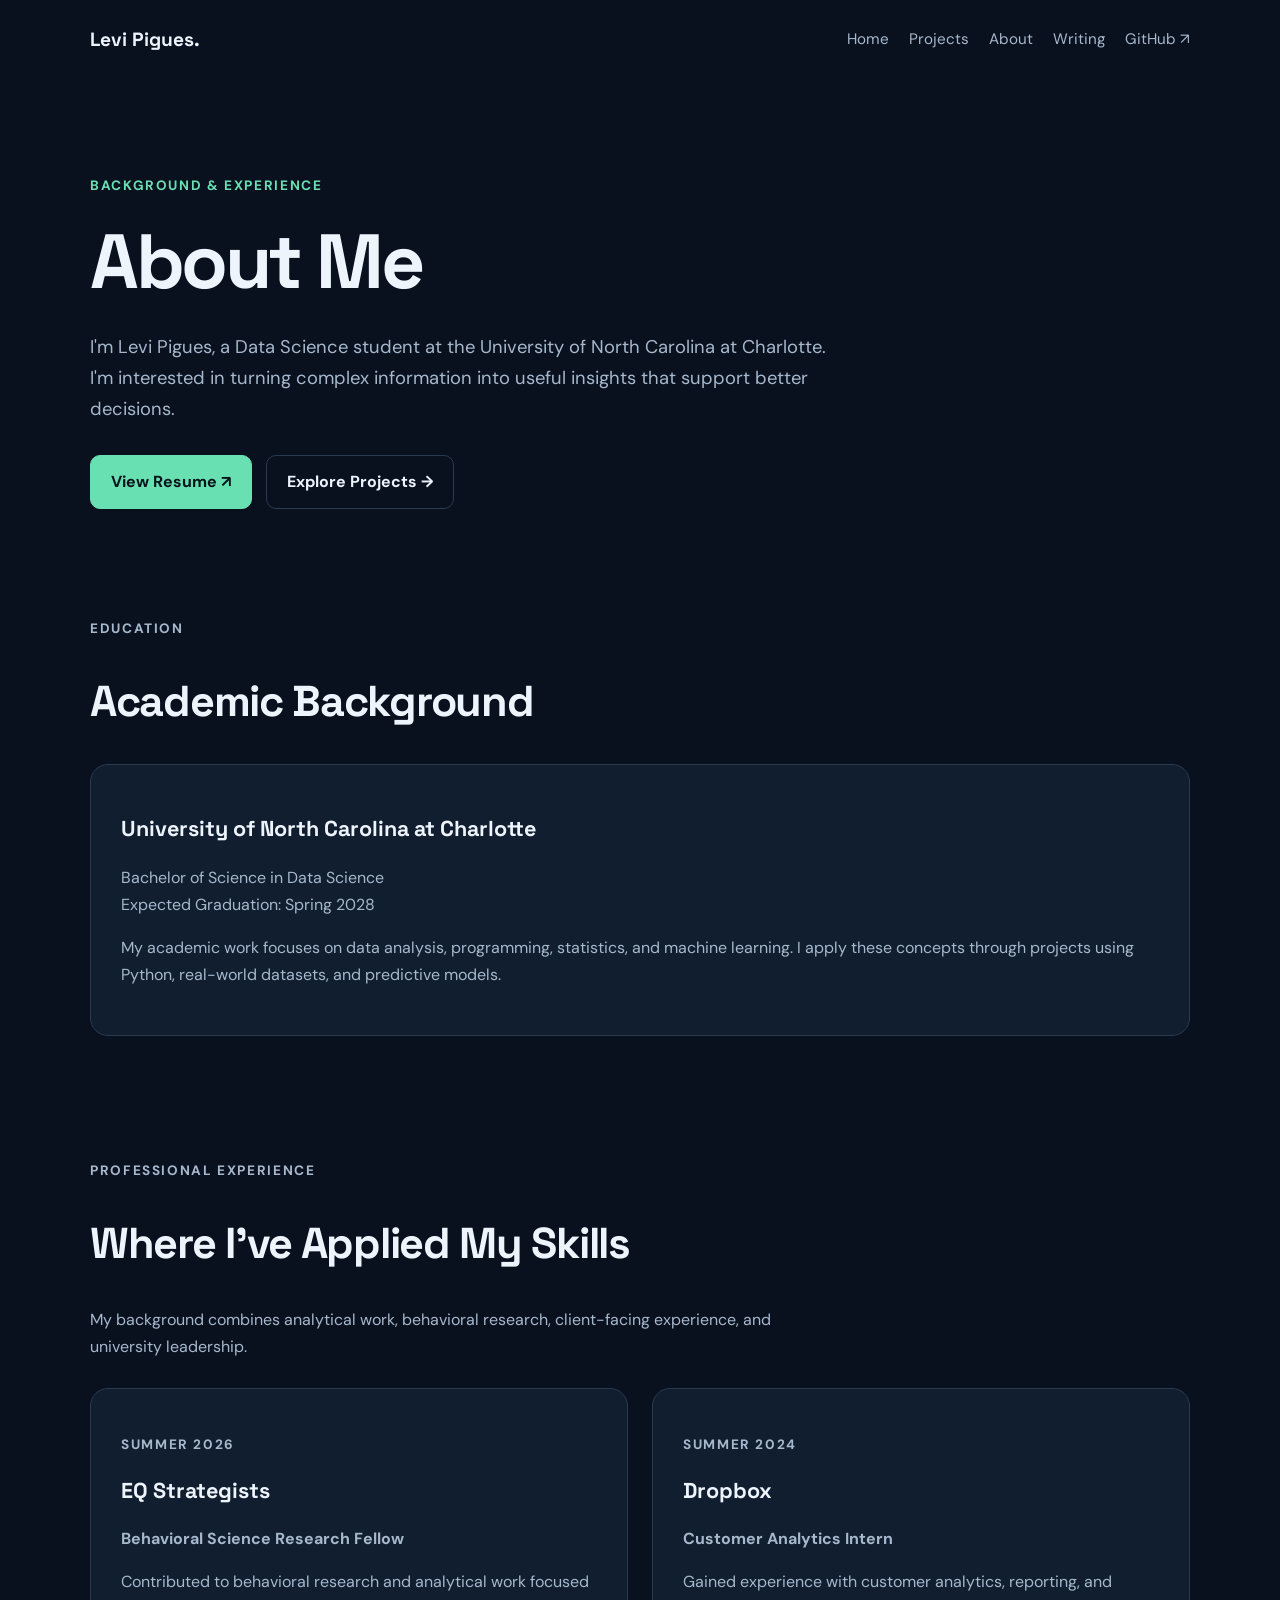
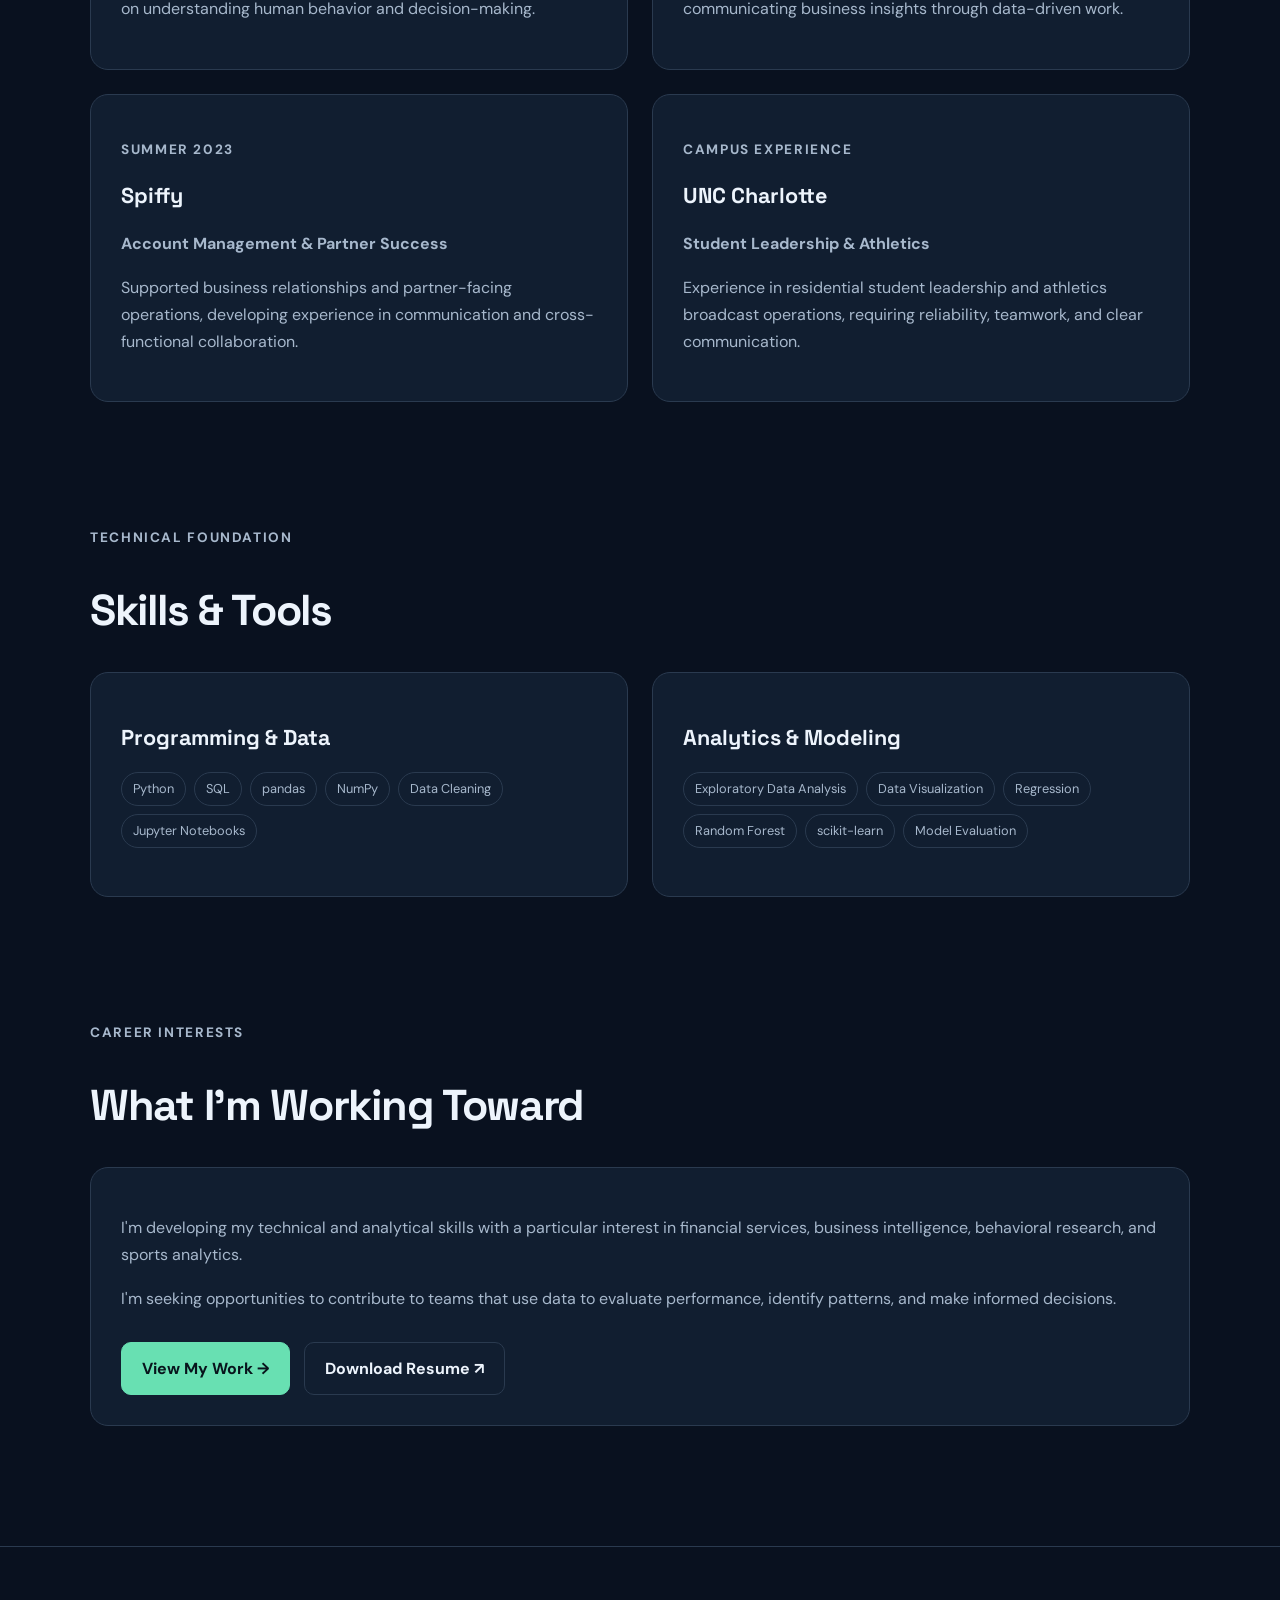
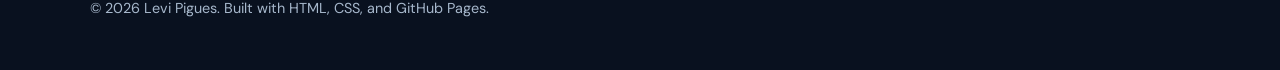
==== about.html @ 976d1b4b "Add About page for Levi Pigues This file contains the complete HTML structure for the 'About' page, " ====
<!DOCTYPE html>
<html lang="en">
<head>
  <meta charset="UTF-8">
  <meta name="viewport" content="width=device-width, initial-scale=1.0">
  <meta name="description" content="Learn about Levi Pigues, a Data Science student at UNC Charlotte with experience in analytics, research, and business operations.">
  <title>About | Levi Pigues</title>
  <link rel="stylesheet" href="./assets/style.css">
</head>

<body>
  <a class="skip-link" href="#main">Skip to content</a>

  <header class="wrap">
    <nav class="nav" aria-label="Main navigation">
      <a class="brand" href="./index.html">Levi Pigues.</a>

      <div class="nav-links">
        <a href="./index.html">Home</a>
        <a href="./index.html#projects">Projects</a>
        <a href="./about.html" aria-current="page">About</a>
        <a href="./blog.html">Writing</a>
        <a href="https://github.com/lpigues-clt"
           target="_blank"
           rel="noopener noreferrer">GitHub ↗</a>
      </div>
    </nav>
  </header>

  <main id="main">
    <section class="page-header wrap">
      <p class="eyebrow">Background & Experience</p>
      <h1>About Me</h1>

      <p class="lead">
        I'm Levi Pigues, a Data Science student at the
        University of North Carolina at Charlotte.
        I'm interested in turning complex information into
        useful insights that support better decisions.
      </p>

      <div class="actions">
        <a class="btn primary" href="./resume.pdf"
           target="_blank"
           rel="noopener noreferrer">View Resume ↗</a>

        <a class="btn" href="./index.html#projects">
          Explore Projects →
        </a>
      </div>
    </section>

    <section class="wrap">
      <div class="section-heading">
        <p class="eyebrow">Education</p>
        <h2>Academic Background</h2>
      </div>

      <div class="card">
        <h3>University of North Carolina at Charlotte</h3>
        <p>
          Bachelor of Science in Data Science
          <br>
          Expected Graduation: Spring 2028
        </p>

        <p>
          My academic work focuses on data analysis,
          programming, statistics, and machine learning.
          I apply these concepts through projects using
          Python, real-world datasets, and predictive models.
        </p>
      </div>
    </section>

    <section class="wrap">
      <div class="section-heading">
        <p class="eyebrow">Professional Experience</p>
        <h2>Where I've Applied My Skills</h2>

        <p>
          My background combines analytical work,
          behavioral research, client-facing experience,
          and university leadership.
        </p>
      </div>

      <div class="grid">
        <article class="card">
          <p class="eyebrow">Summer 2026</p>
          <h3>EQ Strategists</h3>
          <p><strong>Behavioral Science Research Fellow</strong></p>
          <p>
            Contributed to behavioral research and
            analytical work focused on understanding
            human behavior and decision-making.
          </p>
        </article>

        <article class="card">
          <p class="eyebrow">Summer 2024</p>
          <h3>Dropbox</h3>
          <p><strong>Customer Analytics Intern</strong></p>
          <p>
            Gained experience with customer analytics,
            reporting, and communicating business insights
            through data-driven work.
          </p>
        </article>

        <article class="card">
          <p class="eyebrow">Summer 2023</p>
          <h3>Spiffy</h3>
          <p><strong>Account Management & Partner Success</strong></p>
          <p>
            Supported business relationships and
            partner-facing operations, developing
            experience in communication and
            cross-functional collaboration.
          </p>
        </article>

        <article class="card">
          <p class="eyebrow">Campus Experience</p>
          <h3>UNC Charlotte</h3>
          <p><strong>Student Leadership & Athletics</strong></p>
          <p>
            Experience in residential student leadership
            and athletics broadcast operations, requiring
            reliability, teamwork, and clear communication.
          </p>
        </article>
      </div>
    </section>

    <section class="wrap">
      <div class="section-heading">
        <p class="eyebrow">Technical Foundation</p>
        <h2>Skills & Tools</h2>
      </div>

      <div class="grid">
        <div class="card">
          <h3>Programming & Data</h3>
          <div class="tags">
            <span class="tag">Python</span>
            <span class="tag">SQL</span>
            <span class="tag">pandas</span>
            <span class="tag">NumPy</span>
            <span class="tag">Data Cleaning</span>
            <span class="tag">Jupyter Notebooks</span>
          </div>
        </div>

        <div class="card">
          <h3>Analytics & Modeling</h3>
          <div class="tags">
            <span class="tag">Exploratory Data Analysis</span>
            <span class="tag">Data Visualization</span>
            <span class="tag">Regression</span>
            <span class="tag">Random Forest</span>
            <span class="tag">scikit-learn</span>
            <span class="tag">Model Evaluation</span>
          </div>
        </div>
      </div>
    </section>

    <section class="wrap">
      <div class="section-heading">
        <p class="eyebrow">Career Interests</p>
        <h2>What I'm Working Toward</h2>
      </div>

      <div class="card">
        <p>
          I'm developing my technical and analytical
          skills with a particular interest in financial
          services, business intelligence, behavioral
          research, and sports analytics.
        </p>

        <p>
          I'm seeking opportunities to contribute to
          teams that use data to evaluate performance,
          identify patterns, and make informed decisions.
        </p>

        <div class="actions">
          <a class="btn primary" href="./index.html#projects">
            View My Work →
          </a>

          <a class="btn" href="./resume.pdf"
             target="_blank"
             rel="noopener noreferrer">
            Download Resume ↗
          </a>
        </div>
      </div>
    </section>
  </main>

  <footer>
    <div class="wrap">
      <p>
        © 2026 Levi Pigues.
        Built with HTML, CSS, and GitHub Pages.
      </p>
    </div>
  </footer>
</body>
</html>
---- assets/style.css ----
@import url('https://fonts.googleapis.com/css2?family=DM+Sans:wght@400;500;600;700&family=Space+Grotesk:wght@400;500;600;700&display=swap');

:root {
  color-scheme: dark;
  --bg: #09111f;
  --surface: #111e30;
  --surface-alt: #17263b;
  --text: #edf4fc;
  --muted: #a7b8cc;
  --accent: #68e0b2;
  --border: #2a3a4f;
  --max-width: 1100px;
}

* {
  box-sizing: border-box;
}

html {
  scroll-behavior: smooth;
}

body {
  margin: 0;
  background: var(--bg);
  color: var(--text);
  font-family: 'DM Sans', sans-serif;
  line-height: 1.7;
}

a {
  color: var(--accent);
  text-decoration: none;
}

a:hover {
  text-decoration: underline;
}

.wrap {
  width: min(92%, var(--max-width));
  margin: 0 auto;
}

.nav {
  display: flex;
  align-items: center;
  justify-content: space-between;
  gap: 24px;
  padding: 24px 0;
}

.brand {
  color: var(--text);
  font-family: 'Space Grotesk', sans-serif;
  font-size: 1.2rem;
  font-weight: 700;
}

.nav-links {
  display: flex;
  flex-wrap: wrap;
  gap: 20px;
}

.nav-links a {
  color: var(--muted);
  font-size: 0.95rem;
}

.nav-links a:hover {
  color: var(--accent);
}

.hero {
  padding: 100px 0 85px;
}

.eyebrow {
  color: var(--accent);
  font-size: 0.85rem;
  font-weight: 700;
  letter-spacing: 0.12em;
  text-transform: uppercase;
}

h1, h2, h3 {
  font-family: 'Space Grotesk', sans-serif;
  line-height: 1.2;
}

h1 {
  max-width: 850px;
  margin: 18px 0 24px;
  font-size: clamp(2.7rem, 6vw, 5rem);
  letter-spacing: -0.045em;
}

h2 {
  font-size: clamp(1.9rem, 4vw, 2.7rem);
  letter-spacing: -0.03em;
}

h3 {
  font-size: 1.35rem;
}

.lead {
  max-width: 750px;
  color: var(--muted);
  font-size: 1.15rem;
}

.actions {
  display: flex;
  flex-wrap: wrap;
  gap: 14px;
  margin-top: 30px;
}

.btn {
  display: inline-flex;
  align-items: center;
  justify-content: center;
  padding: 12px 20px;
  border: 1px solid var(--border);
  border-radius: 10px;
  color: var(--text);
  font-weight: 700;
  transition: 0.2s ease;
}

.btn:hover {
  border-color: var(--accent);
  text-decoration: none;
  transform: translateY(-2px);
}

.btn.primary {
  border-color: var(--accent);
  background: var(--accent);
  color: #08141c;
}

section {
  padding: 55px 0;
}

.section-heading {
  margin-bottom: 28px;
}

.section-heading p {
  max-width: 700px;
  color: var(--muted);
}

.grid {
  display: grid;
  grid-template-columns: repeat(2, minmax(0, 1fr));
  gap: 24px;
}

.project,
.card {
  padding: 30px;
  border: 1px solid var(--border);
  border-radius: 18px;
  background: var(--surface);
}

.project:hover {
  border-color: var(--accent);
}

.project p,
.card p {
  color: var(--muted);
}

.tags {
  display: flex;
  flex-wrap: wrap;
  gap: 8px;
  margin: 18px 0;
}

.tag {
  padding: 5px 11px;
  border: 1px solid var(--border);
  border-radius: 999px;
  color: var(--muted);
  font-size: 0.8rem;
}

.metric {
  margin: 18px 0;
  color: var(--text);
  font-weight: 700;
}

.page-header {
  padding: 80px 0 40px;
}

.content {
  max-width: 850px;
}

.content p,
.content li {
  color: var(--muted);
}

.content img {
  display: block;
  width: 100%;
  height: auto;
  margin: 25px 0;
  border: 1px solid var(--border);
  border-radius: 12px;
}

footer {
  margin-top: 65px;
  padding: 35px 0;
  border-top: 1px solid var(--border);
  color: var(--muted);
  font-size: 0.9rem;
}

.skip-link {
  position: absolute;
  top: -60px;
  left: 12px;
  padding: 10px 15px;
  background: var(--accent);
  color: #08141c;
}

.skip-link:focus {
  top: 12px;
}

@media (max-width: 700px) {
  .nav {
    align-items: flex-start;
    flex-direction: column;
  }

  .nav-links {
    gap: 12px;
  }

  .hero {
    padding: 65px 0 45px;
  }

  .grid {
    grid-template-columns: 1fr;
  }

  .project,
  .card {
    padding: 22px;
  }

  section {
    padding: 40px 0;
  }
}
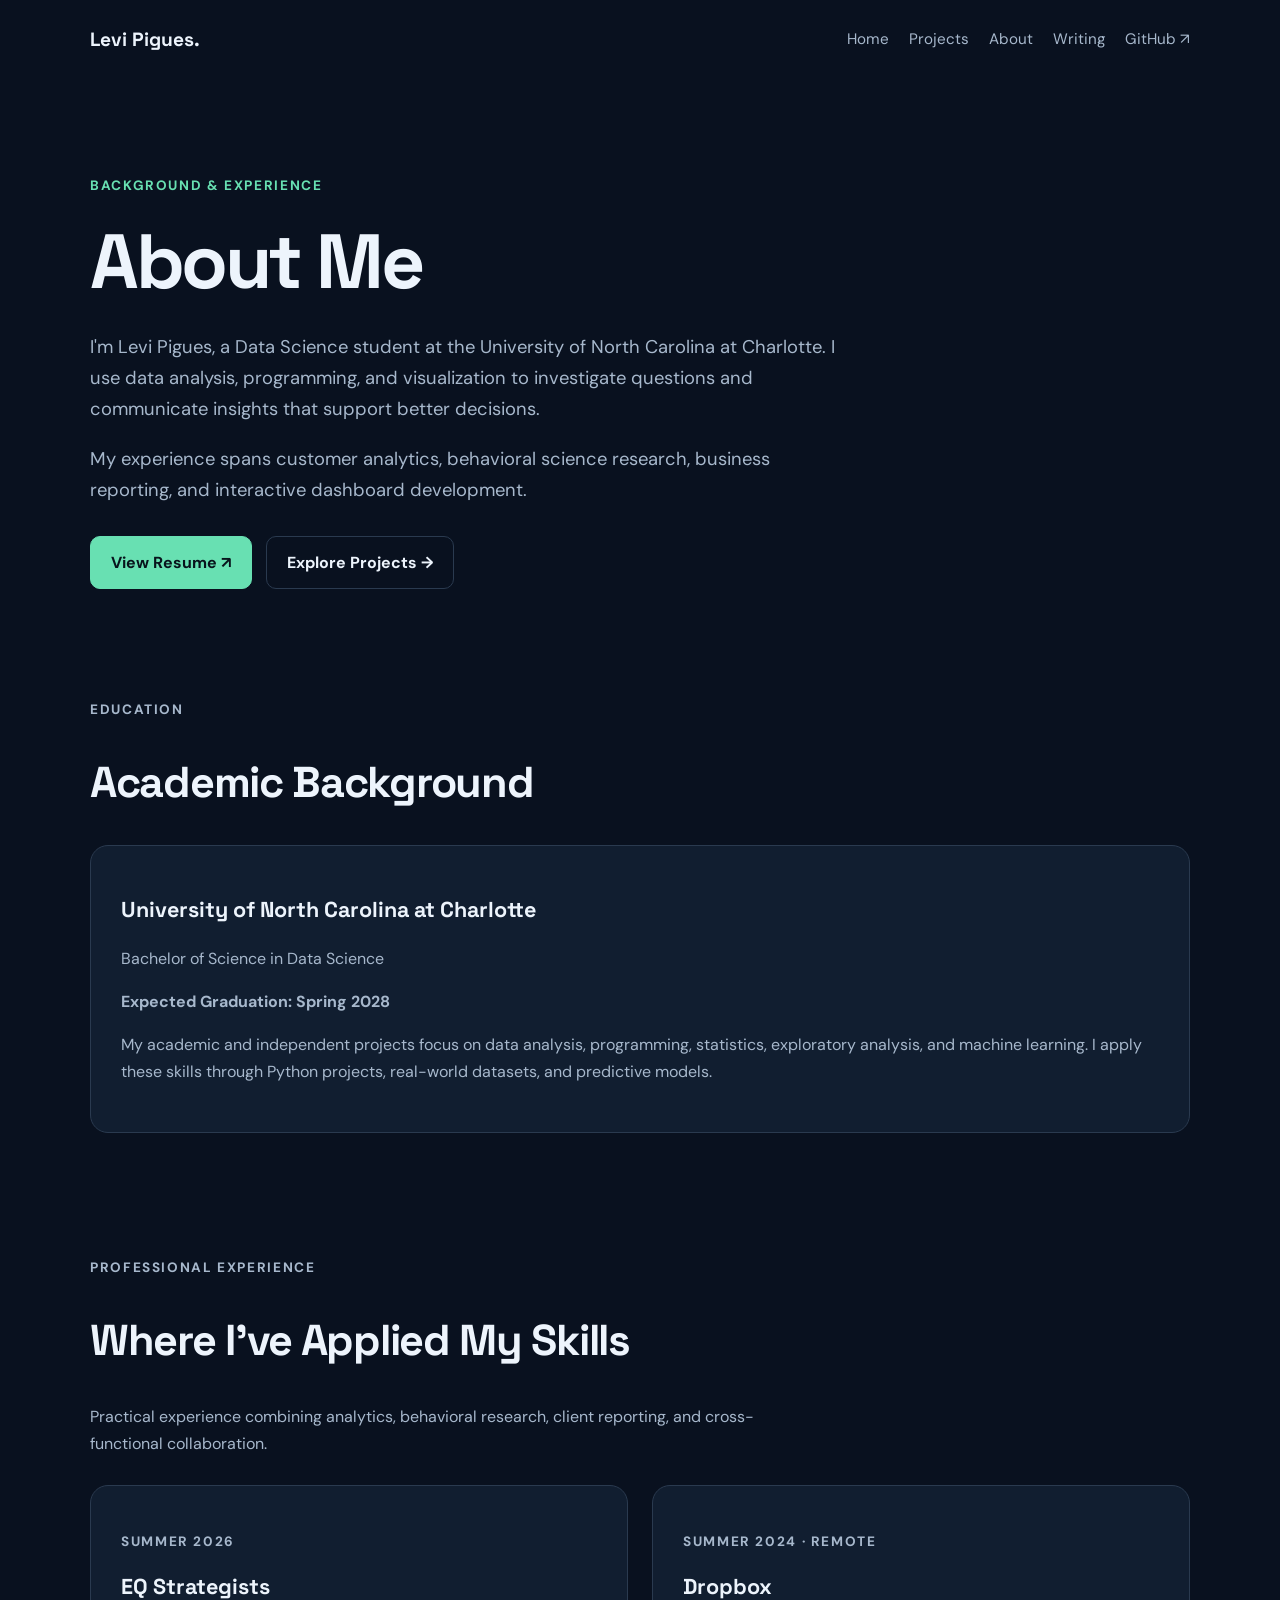
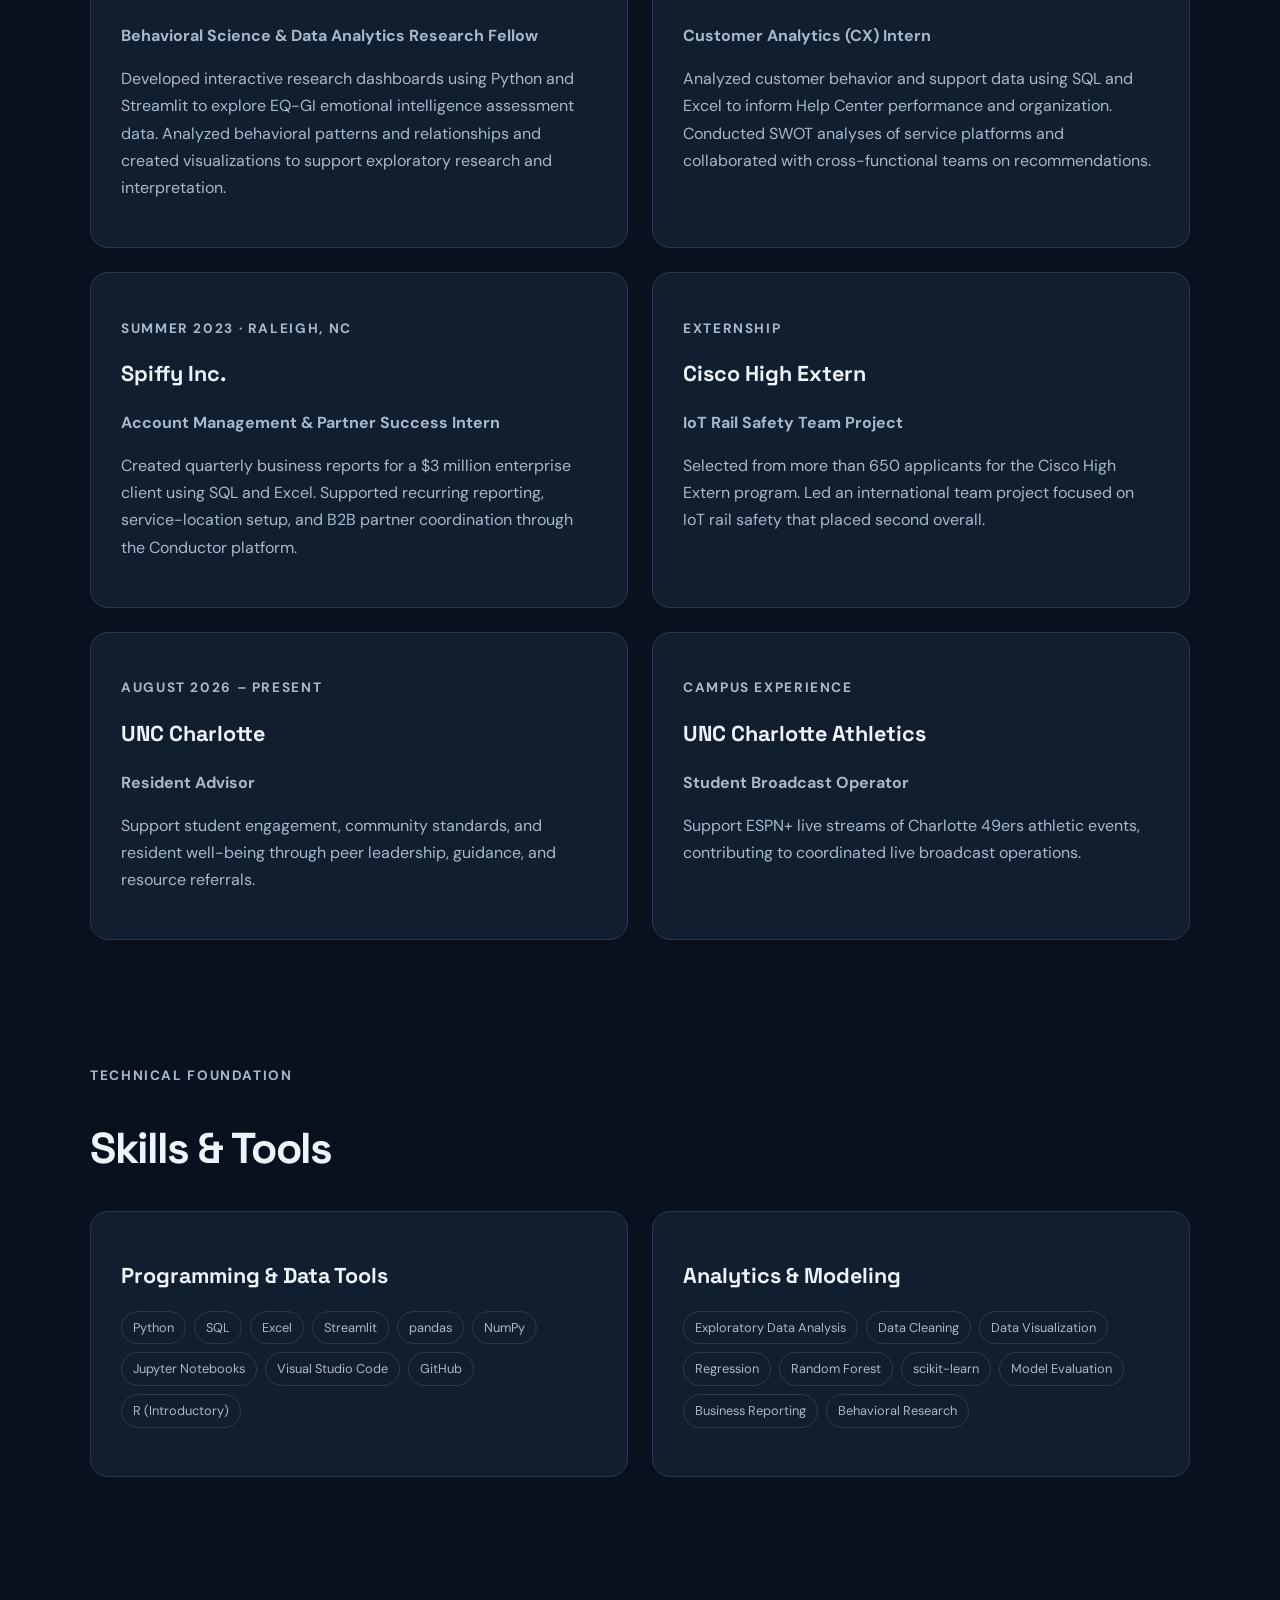
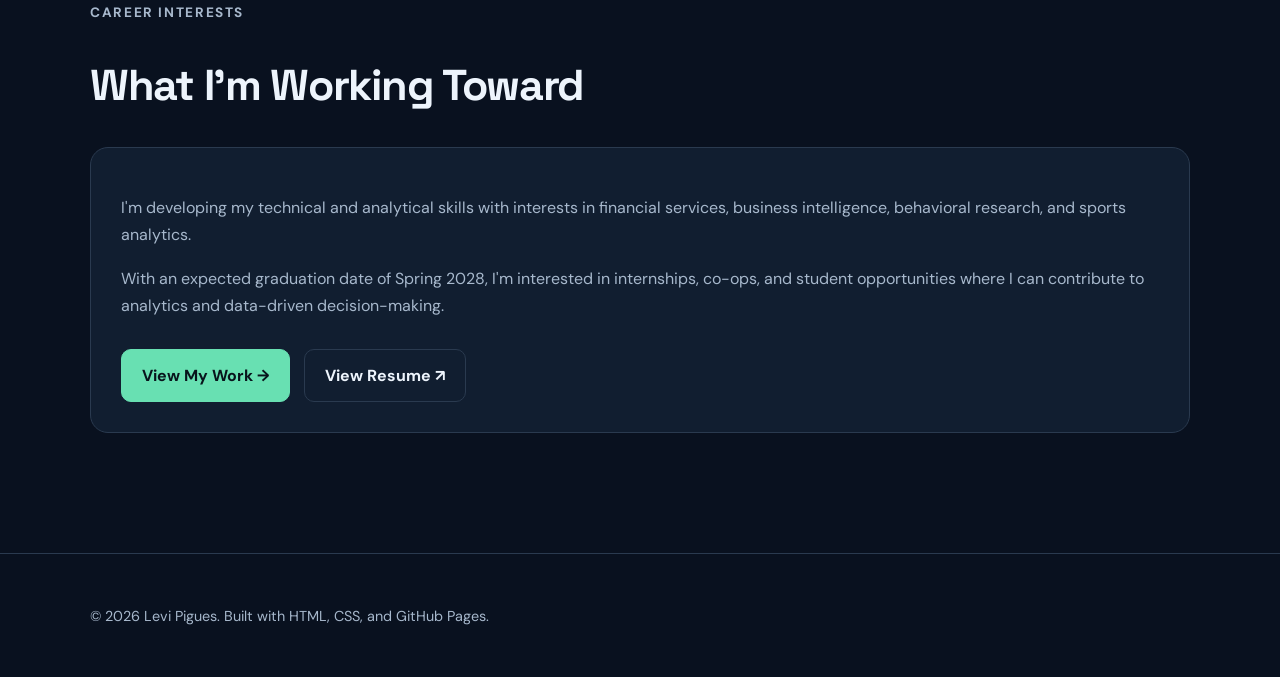
==== commit 67fed44d: "trengthen experience and technical skills. Updated the description meta tag and improved the content" ====
--- a/about.html
+++ b/about.html
@@ -4,7 +4,7 @@
 <head>
   <meta charset="UTF-8">
   <meta name="viewport" content="width=device-width, initial-scale=1.0">
-  <meta name="description" content="Learn about Levi Pigues, a Data Science student at UNC Charlotte with experience in analytics, research, and business operations.">
+  <meta name="description" content="Learn about Levi Pigues, a UNC Charlotte Data Science student with experience in Python, SQL, Streamlit, customer analytics, behavioral research, and business reporting.">
   <title>About | Levi Pigues</title>
   <link rel="stylesheet" href="./assets/style.css">
 </head>
@@ -36,14 +36,24 @@
       <p class="lead">
         I'm Levi Pigues, a Data Science student at the
         University of North Carolina at Charlotte.
-        I'm interested in turning complex information into
-        useful insights that support better decisions.
+        I use data analysis, programming, and visualization
+        to investigate questions and communicate insights
+        that support better decisions.
       </p>
 
+      <p class="lead">
+        My experience spans customer analytics, behavioral
+        science research, business reporting, and
+        interactive dashboard development.
+      </p>
+
       <div class="actions">
-        <a class="btn primary" href="./resume.pdf"
+        <a class="btn primary"
+           href="./resume.pdf"
            target="_blank"
-           rel="noopener noreferrer">View Resume ↗</a>
+           rel="noopener noreferrer">
+          View Resume ↗
+        </a>
 
         <a class="btn" href="./index.html#projects">
           Explore Projects →
@@ -59,17 +69,21 @@
 
       <div class="card">
         <h3>University of North Carolina at Charlotte</h3>
+
         <p>
           Bachelor of Science in Data Science
-          <br>
-          Expected Graduation: Spring 2028
-        </p>
-
-        <p>
-          My academic work focuses on data analysis,
-          programming, statistics, and machine learning.
-          I apply these concepts through projects using
-          Python, real-world datasets, and predictive models.
+        </p>
+
+        <p>
+          <strong>Expected Graduation: Spring 2028</strong>
+        </p>
+
+        <p>
+          My academic and independent projects focus on
+          data analysis, programming, statistics,
+          exploratory analysis, and machine learning.
+          I apply these skills through Python projects,
+          real-world datasets, and predictive models.
         </p>
       </div>
     </section>
@@ -80,9 +94,9 @@
         <h2>Where I've Applied My Skills</h2>
 
         <p>
-          My background combines analytical work,
-          behavioral research, client-facing experience,
-          and university leadership.
+          Practical experience combining analytics,
+          behavioral research, client reporting,
+          and cross-functional collaboration.
         </p>
       </div>
 
@@ -90,45 +104,106 @@
         <article class="card">
           <p class="eyebrow">Summer 2026</p>
           <h3>EQ Strategists</h3>
-          <p><strong>Behavioral Science Research Fellow</strong></p>
-          <p>
-            Contributed to behavioral research and
-            analytical work focused on understanding
-            human behavior and decision-making.
-          </p>
-        </article>
-
-        <article class="card">
-          <p class="eyebrow">Summer 2024</p>
+
+          <p>
+            <strong>
+              Behavioral Science & Data Analytics Research Fellow
+            </strong>
+          </p>
+
+          <p>
+            Developed interactive research dashboards
+            using Python and Streamlit to explore
+            EQ-GI emotional intelligence assessment data.
+            Analyzed behavioral patterns and relationships
+            and created visualizations to support
+            exploratory research and interpretation.
+          </p>
+        </article>
+
+        <article class="card">
+          <p class="eyebrow">Summer 2024 · Remote</p>
           <h3>Dropbox</h3>
-          <p><strong>Customer Analytics Intern</strong></p>
-          <p>
-            Gained experience with customer analytics,
-            reporting, and communicating business insights
-            through data-driven work.
-          </p>
-        </article>
-
-        <article class="card">
-          <p class="eyebrow">Summer 2023</p>
-          <h3>Spiffy</h3>
-          <p><strong>Account Management & Partner Success</strong></p>
-          <p>
-            Supported business relationships and
-            partner-facing operations, developing
-            experience in communication and
-            cross-functional collaboration.
+
+          <p>
+            <strong>Customer Analytics (CX) Intern</strong>
+          </p>
+
+          <p>
+            Analyzed customer behavior and support
+            data using SQL and Excel to inform Help
+            Center performance and organization.
+            Conducted SWOT analyses of service
+            platforms and collaborated with
+            cross-functional teams on recommendations.
+          </p>
+        </article>
+
+        <article class="card">
+          <p class="eyebrow">Summer 2023 · Raleigh, NC</p>
+          <h3>Spiffy Inc.</h3>
+
+          <p>
+            <strong>
+              Account Management & Partner Success Intern
+            </strong>
+          </p>
+
+          <p>
+            Created quarterly business reports for
+            a $3 million enterprise client using SQL
+            and Excel. Supported recurring reporting,
+            service-location setup, and B2B partner
+            coordination through the Conductor platform.
+          </p>
+        </article>
+
+        <article class="card">
+          <p class="eyebrow">Externship</p>
+          <h3>Cisco High Extern</h3>
+
+          <p>
+            <strong>IoT Rail Safety Team Project</strong>
+          </p>
+
+          <p>
+            Selected from more than 650 applicants
+            for the Cisco High Extern program.
+            Led an international team project focused
+            on IoT rail safety that placed second
+            overall.
+          </p>
+        </article>
+
+        <article class="card">
+          <p class="eyebrow">August 2026 – Present</p>
+          <h3>UNC Charlotte</h3>
+
+          <p>
+            <strong>Resident Advisor</strong>
+          </p>
+
+          <p>
+            Support student engagement, community
+            standards, and resident well-being
+            through peer leadership, guidance,
+            and resource referrals.
           </p>
         </article>
 
         <article class="card">
           <p class="eyebrow">Campus Experience</p>
-          <h3>UNC Charlotte</h3>
-          <p><strong>Student Leadership & Athletics</strong></p>
-          <p>
-            Experience in residential student leadership
-            and athletics broadcast operations, requiring
-            reliability, teamwork, and clear communication.
+          <h3>UNC Charlotte Athletics</h3>
+
+          <p>
+            <strong>Student Broadcast Operator</strong>
+          </p>
+
+          <p>
+            Support ESPN+ live streams of
+            Charlotte 49ers athletic events,
+            contributing to coordinated live
+            broadcast operations.
           </p>
         </article>
       </div>
@@ -142,26 +217,35 @@
 
       <div class="grid">
         <div class="card">
-          <h3>Programming & Data</h3>
+          <h3>Programming & Data Tools</h3>
+
           <div class="tags">
             <span class="tag">Python</span>
             <span class="tag">SQL</span>
+            <span class="tag">Excel</span>
+            <span class="tag">Streamlit</span>
             <span class="tag">pandas</span>
             <span class="tag">NumPy</span>
-            <span class="tag">Data Cleaning</span>
             <span class="tag">Jupyter Notebooks</span>
+            <span class="tag">Visual Studio Code</span>
+            <span class="tag">GitHub</span>
+            <span class="tag">R (Introductory)</span>
           </div>
         </div>
 
         <div class="card">
           <h3>Analytics & Modeling</h3>
+
           <div class="tags">
             <span class="tag">Exploratory Data Analysis</span>
+            <span class="tag">Data Cleaning</span>
             <span class="tag">Data Visualization</span>
             <span class="tag">Regression</span>
             <span class="tag">Random Forest</span>
             <span class="tag">scikit-learn</span>
             <span class="tag">Model Evaluation</span>
+            <span class="tag">Business Reporting</span>
+            <span class="tag">Behavioral Research</span>
           </div>
         </div>
       </div>
@@ -176,26 +260,30 @@
       <div class="card">
         <p>
           I'm developing my technical and analytical
-          skills with a particular interest in financial
-          services, business intelligence, behavioral
-          research, and sports analytics.
-        </p>
-
-        <p>
-          I'm seeking opportunities to contribute to
-          teams that use data to evaluate performance,
-          identify patterns, and make informed decisions.
+          skills with interests in financial services,
+          business intelligence, behavioral research,
+          and sports analytics.
+        </p>
+
+        <p>
+          With an expected graduation date of Spring
+          2028, I'm interested in internships,
+          co-ops, and student opportunities where
+          I can contribute to analytics and
+          data-driven decision-making.
         </p>
 
         <div class="actions">
-          <a class="btn primary" href="./index.html#projects">
+          <a class="btn primary"
+             href="./index.html#projects">
             View My Work →
           </a>
 
-          <a class="btn" href="./resume.pdf"
+          <a class="btn"
+             href="./resume.pdf"
              target="_blank"
              rel="noopener noreferrer">
-            Download Resume ↗
+            View Resume ↗
           </a>
         </div>
       </div>
